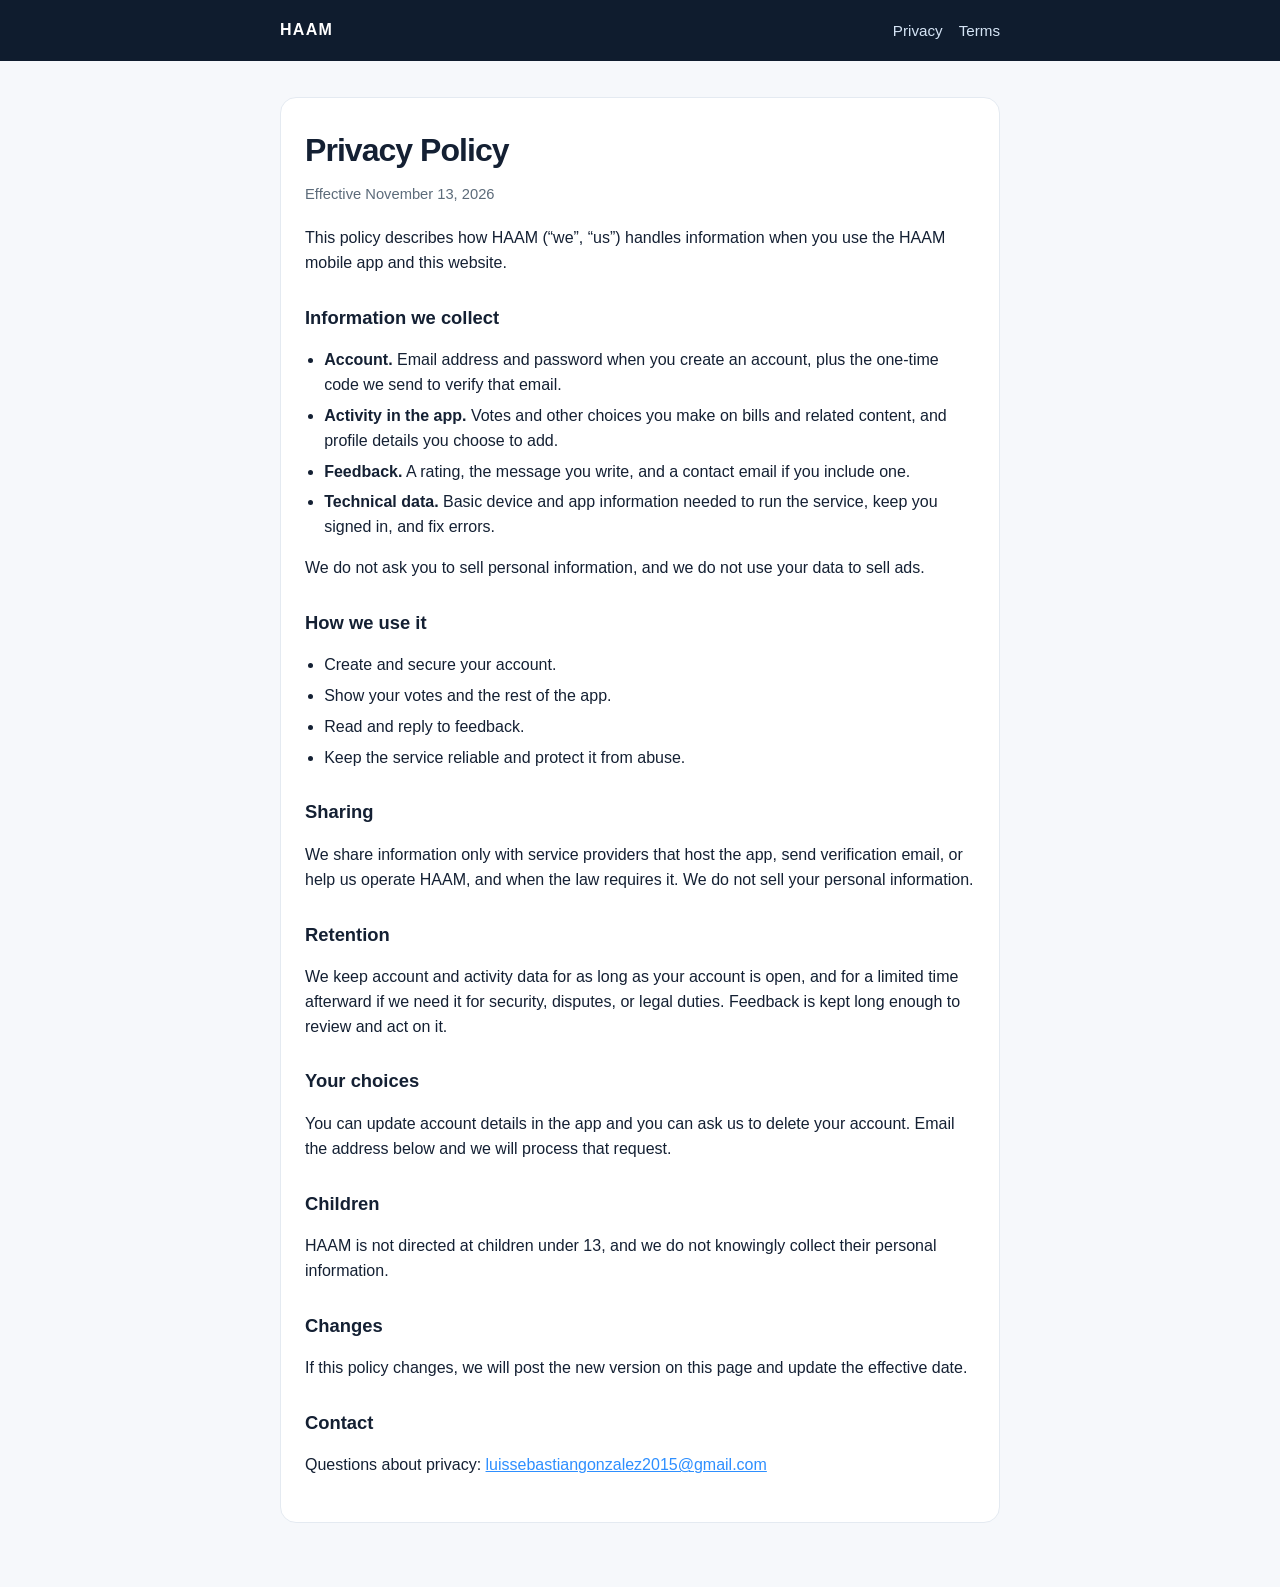
==== privacy/index.html @ 22b14ec5 "Add a public home, privacy policy, and terms for GitHub Pages." ====
<!DOCTYPE html>
<html lang="en">
<head>
  <meta charset="utf-8">
  <meta name="viewport" content="width=device-width, initial-scale=1">
  <title>Privacy Policy — HAAM</title>
  <link rel="stylesheet" href="../styles.css">
</head>
<body>
  <header>
    <div class="bar">
      <a class="brand" href="../">HAAM</a>
      <nav>
        <a href="../privacy/">Privacy</a>
        <a href="../terms/">Terms</a>
      </nav>
    </div>
  </header>
  <main>
    <article class="card">
      <h1>Privacy Policy</h1>
      <p class="meta">Effective November 13, 2026</p>
      <p>This policy describes how HAAM (“we”, “us”) handles information when you use the HAAM mobile app and this website.</p>

      <h2>Information we collect</h2>
      <ul>
        <li><strong>Account.</strong> Email address and password when you create an account, plus the one-time code we send to verify that email.</li>
        <li><strong>Activity in the app.</strong> Votes and other choices you make on bills and related content, and profile details you choose to add.</li>
        <li><strong>Feedback.</strong> A rating, the message you write, and a contact email if you include one.</li>
        <li><strong>Technical data.</strong> Basic device and app information needed to run the service, keep you signed in, and fix errors.</li>
      </ul>
      <p>We do not ask you to sell personal information, and we do not use your data to sell ads.</p>

      <h2>How we use it</h2>
      <ul>
        <li>Create and secure your account.</li>
        <li>Show your votes and the rest of the app.</li>
        <li>Read and reply to feedback.</li>
        <li>Keep the service reliable and protect it from abuse.</li>
      </ul>

      <h2>Sharing</h2>
      <p>We share information only with service providers that host the app, send verification email, or help us operate HAAM, and when the law requires it. We do not sell your personal information.</p>

      <h2>Retention</h2>
      <p>We keep account and activity data for as long as your account is open, and for a limited time afterward if we need it for security, disputes, or legal duties. Feedback is kept long enough to review and act on it.</p>

      <h2>Your choices</h2>
      <p>You can update account details in the app and you can ask us to delete your account. Email the address below and we will process that request.</p>

      <h2>Children</h2>
      <p>HAAM is not directed at children under 13, and we do not knowingly collect their personal information.</p>

      <h2>Changes</h2>
      <p>If this policy changes, we will post the new version on this page and update the effective date.</p>

      <h2>Contact</h2>
      <p>Questions about privacy: <a href="mailto:luissebastiangonzalez2015@gmail.com">luissebastiangonzalez2015@gmail.com</a></p>
    </article>
  </main>
</body>
</html>
---- styles.css ----
:root {
  --ink: #142033;
  --muted: #5c6b7a;
  --line: #e4eaf1;
  --paper: #f6f8fb;
  --card: #ffffff;
  --accent: #2e8fff;
}

* {
  box-sizing: border-box;
}

html {
  scroll-behavior: smooth;
}

body {
  margin: 0;
  font-family: "Avenir Next", "Segoe UI", Helvetica, Arial, sans-serif;
  color: var(--ink);
  background: var(--paper);
  line-height: 1.55;
}

a {
  color: var(--accent);
}

header {
  background: #0f1c2e;
  color: #fff;
}

.bar {
  max-width: 760px;
  margin: 0 auto;
  padding: 18px 20px;
  display: flex;
  align-items: center;
  justify-content: space-between;
  gap: 16px;
}

.brand {
  color: #fff;
  text-decoration: none;
  font-weight: 700;
  letter-spacing: 0.08em;
}

nav {
  display: flex;
  gap: 16px;
}

nav a {
  color: #d5e4f5;
  text-decoration: none;
  font-size: 0.95rem;
}

main {
  max-width: 760px;
  margin: 0 auto;
  padding: 36px 20px 64px;
}

.card {
  background: var(--card);
  border: 1px solid var(--line);
  border-radius: 16px;
  padding: 28px 24px;
}

h1 {
  margin: 0 0 8px;
  font-size: 2rem;
  letter-spacing: -0.03em;
}

h2 {
  margin: 28px 0 8px;
  font-size: 1.15rem;
}

.lede,
.meta {
  color: var(--muted);
}

.meta {
  margin: 0 0 20px;
  font-size: 0.92rem;
}

ul {
  padding-left: 1.2rem;
}

li + li {
  margin-top: 6px;
}
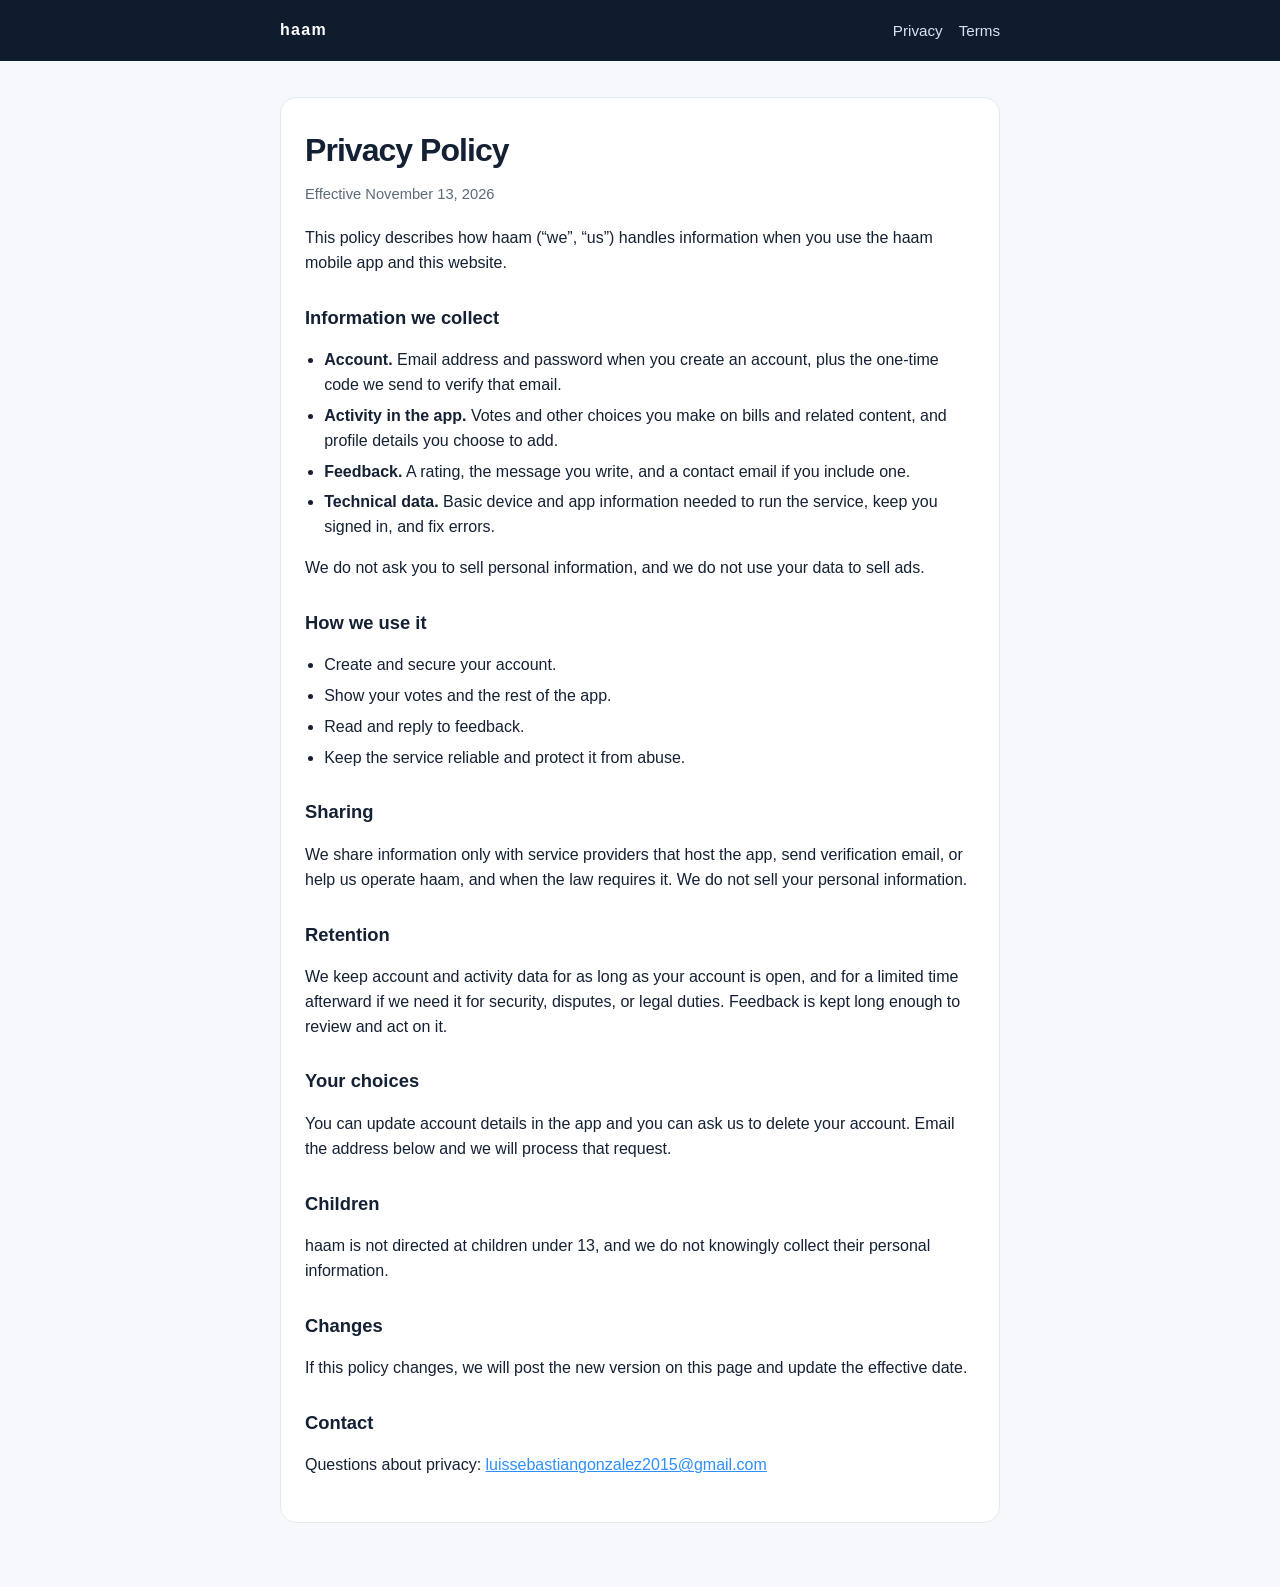
==== commit c60c5ec0: "Use lowercase haam on the public site." ====
--- a/privacy/index.html
+++ b/privacy/index.html
@@ -3,13 +3,13 @@
 <head>
   <meta charset="utf-8">
   <meta name="viewport" content="width=device-width, initial-scale=1">
-  <title>Privacy Policy — HAAM</title>
+  <title>Privacy Policy — haam</title>
   <link rel="stylesheet" href="../styles.css">
 </head>
 <body>
   <header>
     <div class="bar">
-      <a class="brand" href="../">HAAM</a>
+      <a class="brand" href="../">haam</a>
       <nav>
         <a href="../privacy/">Privacy</a>
         <a href="../terms/">Terms</a>
@@ -20,7 +20,7 @@
     <article class="card">
       <h1>Privacy Policy</h1>
       <p class="meta">Effective November 13, 2026</p>
-      <p>This policy describes how HAAM (“we”, “us”) handles information when you use the HAAM mobile app and this website.</p>
+      <p>This policy describes how haam (“we”, “us”) handles information when you use the haam mobile app and this website.</p>
 
       <h2>Information we collect</h2>
       <ul>
@@ -40,7 +40,7 @@
       </ul>
 
       <h2>Sharing</h2>
-      <p>We share information only with service providers that host the app, send verification email, or help us operate HAAM, and when the law requires it. We do not sell your personal information.</p>
+      <p>We share information only with service providers that host the app, send verification email, or help us operate haam, and when the law requires it. We do not sell your personal information.</p>
 
       <h2>Retention</h2>
       <p>We keep account and activity data for as long as your account is open, and for a limited time afterward if we need it for security, disputes, or legal duties. Feedback is kept long enough to review and act on it.</p>
@@ -49,7 +49,7 @@
       <p>You can update account details in the app and you can ask us to delete your account. Email the address below and we will process that request.</p>
 
       <h2>Children</h2>
-      <p>HAAM is not directed at children under 13, and we do not knowingly collect their personal information.</p>
+      <p>haam is not directed at children under 13, and we do not knowingly collect their personal information.</p>
 
       <h2>Changes</h2>
       <p>If this policy changes, we will post the new version on this page and update the effective date.</p>
